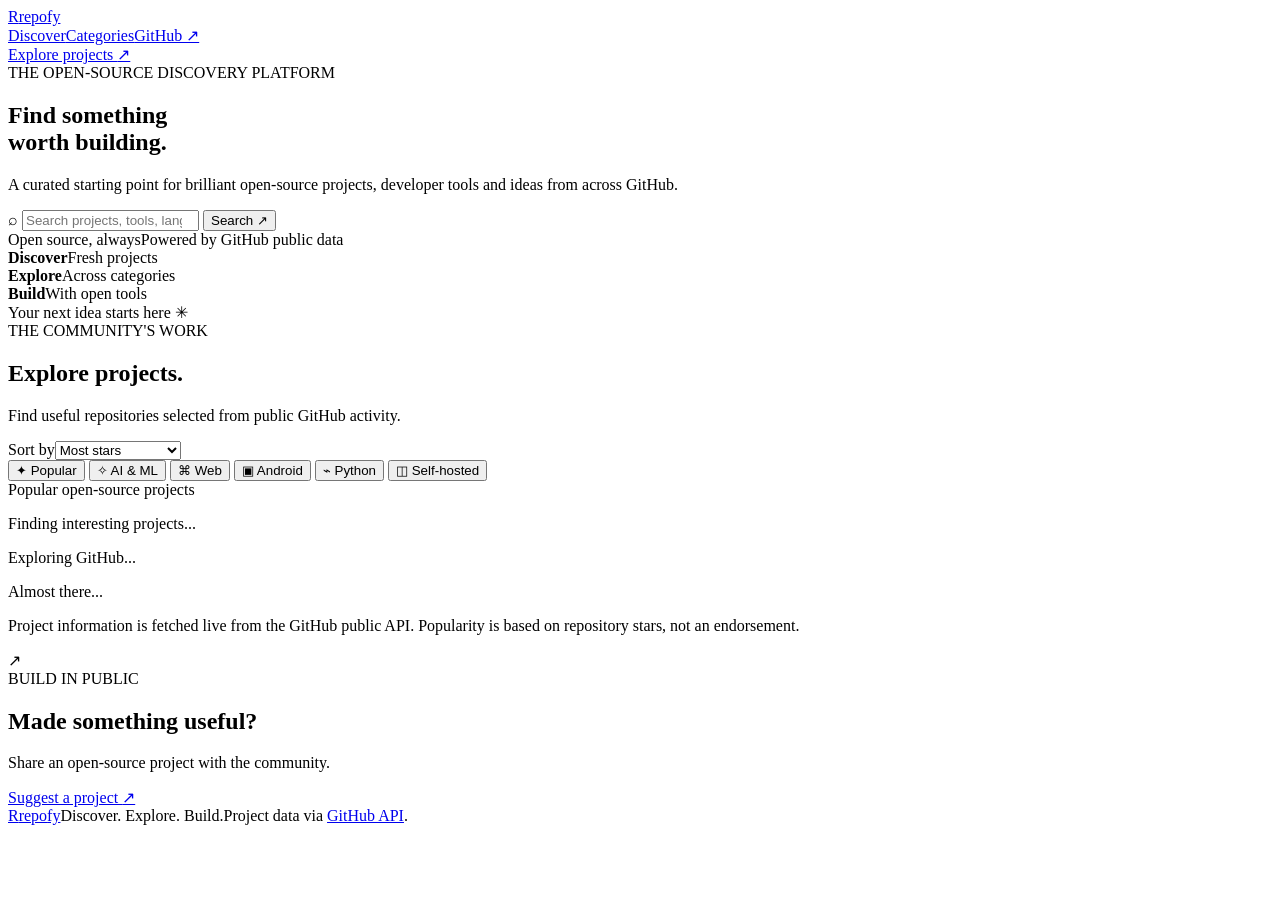
==== index.html @ 485a9658 "Build Repofy open-source discovery MVP" ====
<!doctype html>
<html lang="en">
<head>
  <meta charset="utf-8">
  <meta name="viewport" content="width=device-width, initial-scale=1">
  <meta name="theme-color" content="#090b16">
  <meta name="description" content="Discover useful open-source projects, developer tools, AI projects and free software on Repofy.">
  <meta property="og:title" content="Repofy — Discover Open Source">
  <meta property="og:description" content="Find your next favourite open-source project.">
  <title>Repofy — Discover Open Source</title>
  <link rel="icon" href="data:image/svg+xml,%3Csvg xmlns='http://www.w3.org/2000/svg' viewBox='0 0 100 100'%3E%3Crect width='100' height='100' rx='24' fill='%237c5cff'/%3E%3Cpath d='M28 22h28a22 22 0 0 1 0 44H45v13H28zm17 16v12h11a6 6 0 0 0 0-12z' fill='white'/%3E%3C/svg%3E">
  <link rel="preconnect" href="https://fonts.googleapis.com">
  <link rel="preconnect" href="https://fonts.gstatic.com" crossorigin>
  <link href="https://fonts.googleapis.com/css2?family=DM+Sans:wght@400;500;600;700&family=Space+Grotesk:wght@500;600;700&display=swap" rel="stylesheet">
  <link rel="stylesheet" href="./styles.css">
  <script src="./app.js" defer></script>
</head>
<body>
  <div class="ambient ambient-one"></div><div class="ambient ambient-two"></div>
  <header class="topbar">
    <a class="brand" href="./" aria-label="Repofy home"><span class="brand-mark">R</span><span>repo<span class="brand-accent">fy</span></span></a>
    <nav><a href="#discover">Discover</a><a href="#categories">Categories</a><a href="https://github.com/sochtaAI/repofy" target="_blank" rel="noreferrer">GitHub ↗</a></nav>
    <a class="top-cta" href="#discover">Explore projects <span>↗</span></a>
  </header>

  <main>
    <section class="hero">
      <div class="eyebrow"><span class="live-dot"></span> THE OPEN-SOURCE DISCOVERY PLATFORM</div>
      <h1>Find something<br><span class="gradient-text">worth building.</span></h1>
      <p class="hero-copy">A curated starting point for brilliant open-source projects, developer tools and ideas from across GitHub.</p>
      <form class="search-box" id="search-form">
        <span class="search-icon" aria-hidden="true">⌕</span>
        <input id="search-input" type="search" placeholder="Search projects, tools, languages..." autocomplete="off" aria-label="Search open-source projects">
        <button type="submit">Search <span>↗</span></button>
      </form>
      <div class="hero-meta"><span><i></i> Open source, always</span><span>Powered by GitHub public data</span></div>
      <div class="hero-orbit orbit-a"></div><div class="hero-orbit orbit-b"></div>
    </section>

    <section class="stats-strip" aria-label="Platform highlights">
      <div><strong>Discover</strong><span>Fresh projects</span></div>
      <div><strong>Explore</strong><span>Across categories</span></div>
      <div><strong>Build</strong><span>With open tools</span></div>
      <div class="stats-note">Your next idea starts here <span>✳</span></div>
    </section>

    <section class="discover-section" id="discover">
      <div class="section-heading">
        <div><div class="eyebrow small-eyebrow">THE COMMUNITY'S WORK</div><h2>Explore projects<span class="heading-period">.</span></h2><p>Find useful repositories selected from public GitHub activity.</p></div>
        <div class="sort-wrap"><label for="sort-select">Sort by</label><select id="sort-select"><option value="stars">Most stars</option><option value="updated">Recently updated</option></select></div>
      </div>
      <div class="category-row" id="categories">
        <button class="category-chip active" data-query="stars:>1000">✦ Popular</button>
        <button class="category-chip" data-query="topic:artificial-intelligence">✧ AI & ML</button>
        <button class="category-chip" data-query="topic:web-development">⌘ Web</button>
        <button class="category-chip" data-query="topic:android">▣ Android</button>
        <button class="category-chip" data-query="language:Python">⌁ Python</button>
        <button class="category-chip" data-query="topic:self-hosted">◫ Self-hosted</button>
      </div>
      <div class="results-bar"><span id="results-label">Popular open-source projects</span><span id="result-count"></span></div>
      <div class="project-grid" id="project-grid" aria-live="polite">
        <div class="loading-card"><span class="loader"></span><p>Finding interesting projects...</p></div>
        <div class="loading-card"><span class="loader"></span><p>Exploring GitHub...</p></div>
        <div class="loading-card"><span class="loader"></span><p>Almost there...</p></div>
      </div>
      <div class="load-more-wrap"><button class="load-more" id="load-more" hidden>Load more projects <span>↓</span></button></div>
      <p class="api-note" id="api-note">Project information is fetched live from the GitHub public API. Popularity is based on repository stars, not an endorsement.</p>
    </section>

    <section class="submit-banner">
      <div class="submit-icon">↗</div><div><div class="eyebrow small-eyebrow">BUILD IN PUBLIC</div><h2>Made something useful?</h2><p>Share an open-source project with the community.</p></div>
      <a href="https://github.com/sochtaAI/repofy/issues/new?template=project_submission.md" target="_blank" rel="noreferrer">Suggest a project <span>↗</span></a>
    </section>
  </main>

  <footer><a class="brand footer-brand" href="./"><span class="brand-mark">R</span><span>repo<span class="brand-accent">fy</span></span></a><span>Discover. Explore. Build.</span><span>Project data via <a href="https://docs.github.com/en/rest" target="_blank" rel="noreferrer">GitHub API</a>.</span></footer>
</body>
</html>
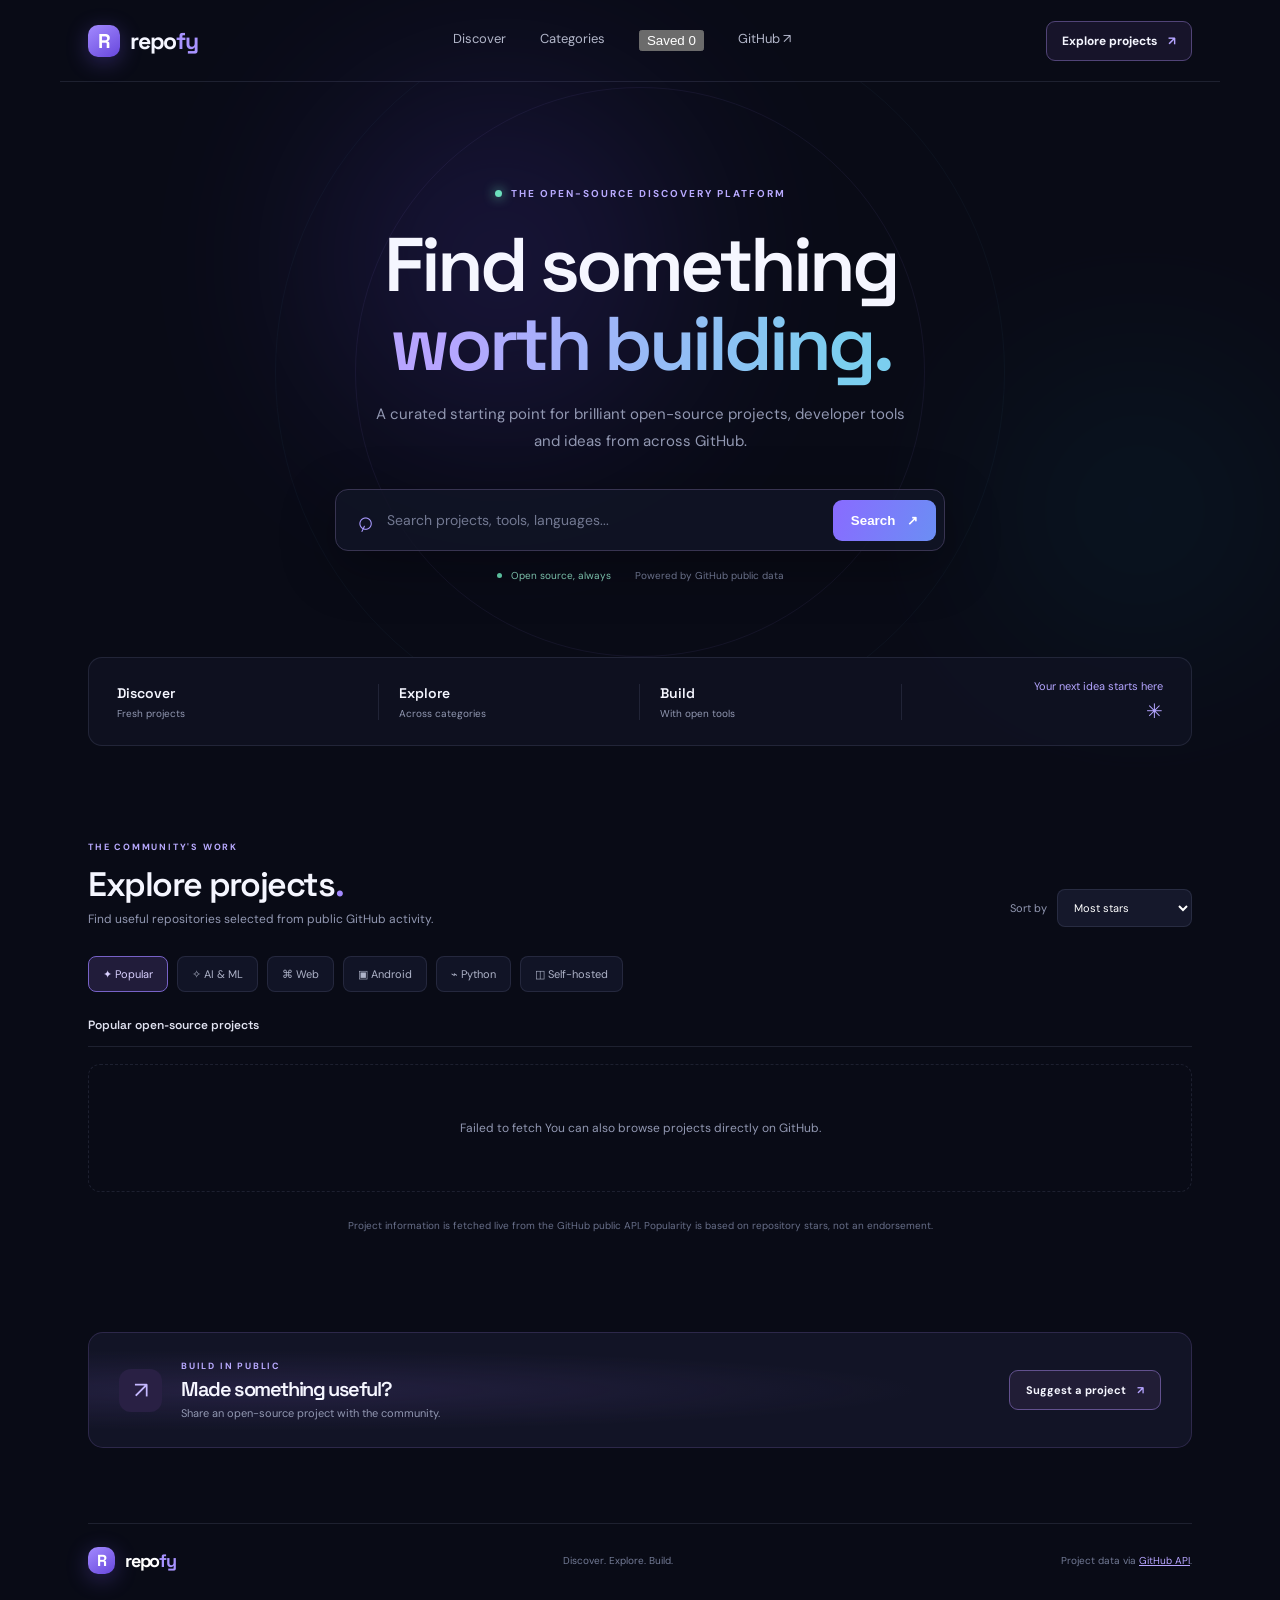
==== commit f821ce05: "Add project details and saved projects feature" ====
--- a/index.html
+++ b/index.html
@@ -1,78 +1,42 @@
 <!doctype html>
 <html lang="en">
 <head>
-  <meta charset="utf-8">
-  <meta name="viewport" content="width=device-width, initial-scale=1">
+  <meta charset="utf-8"><meta name="viewport" content="width=device-width, initial-scale=1">
   <meta name="theme-color" content="#090b16">
   <meta name="description" content="Discover useful open-source projects, developer tools, AI projects and free software on Repofy.">
-  <meta property="og:title" content="Repofy — Discover Open Source">
-  <meta property="og:description" content="Find your next favourite open-source project.">
+  <meta property="og:title" content="Repofy — Discover Open Source"><meta property="og:description" content="Find your next favourite open-source project.">
   <title>Repofy — Discover Open Source</title>
   <link rel="icon" href="data:image/svg+xml,%3Csvg xmlns='http://www.w3.org/2000/svg' viewBox='0 0 100 100'%3E%3Crect width='100' height='100' rx='24' fill='%237c5cff'/%3E%3Cpath d='M28 22h28a22 22 0 0 1 0 44H45v13H28zm17 16v12h11a6 6 0 0 0 0-12z' fill='white'/%3E%3C/svg%3E">
-  <link rel="preconnect" href="https://fonts.googleapis.com">
-  <link rel="preconnect" href="https://fonts.gstatic.com" crossorigin>
+  <link rel="preconnect" href="https://fonts.googleapis.com"><link rel="preconnect" href="https://fonts.gstatic.com" crossorigin>
   <link href="https://fonts.googleapis.com/css2?family=DM+Sans:wght@400;500;600;700&family=Space+Grotesk:wght@500;600;700&display=swap" rel="stylesheet">
-  <link rel="stylesheet" href="./styles.css">
-  <script src="./app.js" defer></script>
+  <link rel="stylesheet" href="./styles.css"><script src="./app.js" defer></script>
 </head>
 <body>
   <div class="ambient ambient-one"></div><div class="ambient ambient-two"></div>
   <header class="topbar">
     <a class="brand" href="./" aria-label="Repofy home"><span class="brand-mark">R</span><span>repo<span class="brand-accent">fy</span></span></a>
-    <nav><a href="#discover">Discover</a><a href="#categories">Categories</a><a href="https://github.com/sochtaAI/repofy" target="_blank" rel="noreferrer">GitHub ↗</a></nav>
+    <nav><a href="#discover">Discover</a><a href="#categories">Categories</a><button class="nav-saved" id="show-saved">Saved <span id="saved-count">0</span></button><a href="https://github.com/sochtaAI/repofy" target="_blank" rel="noreferrer">GitHub ↗</a></nav>
     <a class="top-cta" href="#discover">Explore projects <span>↗</span></a>
   </header>
-
   <main>
     <section class="hero">
       <div class="eyebrow"><span class="live-dot"></span> THE OPEN-SOURCE DISCOVERY PLATFORM</div>
       <h1>Find something<br><span class="gradient-text">worth building.</span></h1>
       <p class="hero-copy">A curated starting point for brilliant open-source projects, developer tools and ideas from across GitHub.</p>
-      <form class="search-box" id="search-form">
-        <span class="search-icon" aria-hidden="true">⌕</span>
-        <input id="search-input" type="search" placeholder="Search projects, tools, languages..." autocomplete="off" aria-label="Search open-source projects">
-        <button type="submit">Search <span>↗</span></button>
-      </form>
+      <form class="search-box" id="search-form"><span class="search-icon" aria-hidden="true">⌕</span><input id="search-input" type="search" placeholder="Search projects, tools, languages..." autocomplete="off" aria-label="Search open-source projects"><button type="submit">Search <span>↗</span></button></form>
       <div class="hero-meta"><span><i></i> Open source, always</span><span>Powered by GitHub public data</span></div>
       <div class="hero-orbit orbit-a"></div><div class="hero-orbit orbit-b"></div>
     </section>
-
-    <section class="stats-strip" aria-label="Platform highlights">
-      <div><strong>Discover</strong><span>Fresh projects</span></div>
-      <div><strong>Explore</strong><span>Across categories</span></div>
-      <div><strong>Build</strong><span>With open tools</span></div>
-      <div class="stats-note">Your next idea starts here <span>✳</span></div>
+    <section class="stats-strip" aria-label="Platform highlights"><div><strong>Discover</strong><span>Fresh projects</span></div><div><strong>Explore</strong><span>Across categories</span></div><div><strong>Build</strong><span>With open tools</span></div><div class="stats-note">Your next idea starts here <span>✳</span></div></section>
+    <section class="discover-section" id="discover">
+      <div class="section-heading"><div><div class="eyebrow small-eyebrow">THE COMMUNITY'S WORK</div><h2 id="section-title">Explore projects<span class="heading-period">.</span></h2><p id="section-subtitle">Find useful repositories selected from public GitHub activity.</p></div><div class="sort-wrap"><label for="sort-select">Sort by</label><select id="sort-select"><option value="stars">Most stars</option><option value="updated">Recently updated</option></select></div></div>
+      <div class="category-row" id="categories"><button class="category-chip active" data-query="stars:>1000">✦ Popular</button><button class="category-chip" data-query="topic:artificial-intelligence">✧ AI & ML</button><button class="category-chip" data-query="topic:web-development">⌘ Web</button><button class="category-chip" data-query="topic:android">▣ Android</button><button class="category-chip" data-query="language:Python">⌁ Python</button><button class="category-chip" data-query="topic:self-hosted">◫ Self-hosted</button></div>
+      <div class="results-bar"><span id="results-label">Popular open-source projects</span><span id="result-count"></span></div>
+      <div class="project-grid" id="project-grid" aria-live="polite"><div class="loading-card"><span class="loader"></span><p>Finding interesting projects...</p></div></div>
+      <div class="load-more-wrap"><button class="load-more" id="load-more" hidden>Load more projects <span>↓</span></button></div>
+      <p class="api-note">Project information is fetched live from the GitHub public API. Popularity is based on repository stars, not an endorsement.</p>
     </section>
-
-    <section class="discover-section" id="discover">
-      <div class="section-heading">
-        <div><div class="eyebrow small-eyebrow">THE COMMUNITY'S WORK</div><h2>Explore projects<span class="heading-period">.</span></h2><p>Find useful repositories selected from public GitHub activity.</p></div>
-        <div class="sort-wrap"><label for="sort-select">Sort by</label><select id="sort-select"><option value="stars">Most stars</option><option value="updated">Recently updated</option></select></div>
-      </div>
-      <div class="category-row" id="categories">
-        <button class="category-chip active" data-query="stars:>1000">✦ Popular</button>
-        <button class="category-chip" data-query="topic:artificial-intelligence">✧ AI & ML</button>
-        <button class="category-chip" data-query="topic:web-development">⌘ Web</button>
-        <button class="category-chip" data-query="topic:android">▣ Android</button>
-        <button class="category-chip" data-query="language:Python">⌁ Python</button>
-        <button class="category-chip" data-query="topic:self-hosted">◫ Self-hosted</button>
-      </div>
-      <div class="results-bar"><span id="results-label">Popular open-source projects</span><span id="result-count"></span></div>
-      <div class="project-grid" id="project-grid" aria-live="polite">
-        <div class="loading-card"><span class="loader"></span><p>Finding interesting projects...</p></div>
-        <div class="loading-card"><span class="loader"></span><p>Exploring GitHub...</p></div>
-        <div class="loading-card"><span class="loader"></span><p>Almost there...</p></div>
-      </div>
-      <div class="load-more-wrap"><button class="load-more" id="load-more" hidden>Load more projects <span>↓</span></button></div>
-      <p class="api-note" id="api-note">Project information is fetched live from the GitHub public API. Popularity is based on repository stars, not an endorsement.</p>
-    </section>
-
-    <section class="submit-banner">
-      <div class="submit-icon">↗</div><div><div class="eyebrow small-eyebrow">BUILD IN PUBLIC</div><h2>Made something useful?</h2><p>Share an open-source project with the community.</p></div>
-      <a href="https://github.com/sochtaAI/repofy/issues/new?template=project_submission.md" target="_blank" rel="noreferrer">Suggest a project <span>↗</span></a>
-    </section>
+    <section class="submit-banner"><div class="submit-icon">↗</div><div><div class="eyebrow small-eyebrow">BUILD IN PUBLIC</div><h2>Made something useful?</h2><p>Share an open-source project with the community.</p></div><a href="https://github.com/sochtaAI/repofy/issues/new" target="_blank" rel="noreferrer">Suggest a project <span>↗</span></a></section>
   </main>
-
   <footer><a class="brand footer-brand" href="./"><span class="brand-mark">R</span><span>repo<span class="brand-accent">fy</span></span></a><span>Discover. Explore. Build.</span><span>Project data via <a href="https://docs.github.com/en/rest" target="_blank" rel="noreferrer">GitHub API</a>.</span></footer>
-</body>
-</html>+</body></html>
--- a/styles.css
+++ b/styles.css
@@ -0,0 +1 @@
+:root{color-scheme:dark;--bg:#090b16;--panel:#111426;--panel2:#151a30;--text:#f5f6ff;--muted:#9298b2;--line:rgba(166,174,219,.13);--purple:#987cff;--cyan:#63d8e8}*{box-sizing:border-box}html{scroll-behavior:smooth}body{margin:0;background:var(--bg);color:var(--text);font-family:"DM Sans",sans-serif;overflow-x:hidden}a{color:inherit;text-decoration:none}.ambient{position:absolute;pointer-events:none;filter:blur(100px);opacity:.17;border-radius:50%;z-index:-1}.ambient-one{width:360px;height:360px;background:#6546e8;top:80px;left:25%}.ambient-two{width:280px;height:280px;background:#147f9a;top:370px;right:0;opacity:.1}.topbar{height:82px;max-width:1160px;margin:auto;padding:0 28px;display:flex;align-items:center;justify-content:space-between;border-bottom:1px solid var(--line)}.brand{display:flex;align-items:center;gap:10px;font:700 23px "Space Grotesk",sans-serif;letter-spacing:-1.2px}.brand-mark{width:32px;height:32px;border-radius:10px;background:linear-gradient(145deg,#a38aff,#6747dc);display:grid;place-items:center;color:white;font-size:20px;box-shadow:0 5px 22px #7659ee55}.brand-accent{color:#a893ff}.topbar nav{display:flex;gap:34px;color:#b3b7ca;font-size:13px}.topbar nav a:hover,footer a:hover{color:white}.top-cta{font-size:12px;font-weight:700;border:1px solid #514477;border-radius:9px;padding:11px 15px;background:#17142a}.top-cta span,.submit-banner a span{color:#b5a4ff;margin-left:8px}.hero{max-width:1160px;margin:auto;min-height:470px;padding:105px 28px 75px;text-align:center;position:relative;overflow:hidden}.eyebrow{font-size:10px;font-weight:700;letter-spacing:2px;color:#b9aaff;display:flex;align-items:center;justify-content:center;gap:9px}.live-dot{width:7px;height:7px;background:#6ce0bd;border-radius:50%;box-shadow:0 0 12px #6ce0bd}.hero h1{font:600 clamp(48px,7vw,76px)/1.04 "Space Grotesk",sans-serif;letter-spacing:-4px;margin:25px 0 18px}.gradient-text{background:linear-gradient(95deg,#b7a4ff 10%,#7bceef 90%);-webkit-background-clip:text;background-clip:text;color:transparent}.hero-copy{max-width:540px;margin:0 auto;color:var(--muted);font-size:15px;line-height:1.8}.search-box{max-width:610px;height:62px;margin:34px auto 18px;padding:7px 8px 7px 20px;border:1px solid #383451;border-radius:13px;background:#111426dd;display:flex;align-items:center;gap:13px;box-shadow:0 15px 55px #0005;position:relative;z-index:2}.search-icon{font-size:27px;color:#a99aff;transform:rotate(-20deg)}.search-box input{flex:1;min-width:0;background:transparent;border:0;outline:0;color:white;font:14px "DM Sans",sans-serif}.search-box input::placeholder{color:#727891}.search-box button,.load-more{border:0;border-radius:9px;background:linear-gradient(110deg,#896bff,#6b8ef4);color:white;font-weight:700;padding:13px 18px;cursor:pointer}.search-box button span{margin-left:8px}.hero-meta{display:flex;justify-content:center;gap:24px;color:#777f9b;font-size:10px}.hero-meta span:first-child{color:#8bd9c0}.hero-meta i{display:inline-block;width:5px;height:5px;border-radius:50%;background:#67d7b2;margin:0 6px 1px 0}.hero-orbit{position:absolute;border:1px solid #9a86ff13;border-radius:50%;pointer-events:none}.orbit-a{width:570px;height:570px;top:5px;left:50%;transform:translateX(-50%)}.orbit-b{width:730px;height:730px;top:-75px;left:50%;transform:translateX(-50%);border-color:#73cbe90a}.stats-strip{max-width:1104px;margin:0 auto 95px;border:1px solid var(--line);border-radius:14px;background:#111426a6;padding:21px 28px;display:grid;grid-template-columns:repeat(4,1fr);align-items:center}.stats-strip div{display:flex;flex-direction:column;gap:5px;border-right:1px solid var(--line);padding-left:20px}.stats-strip div:first-child{padding-left:0}.stats-strip strong{font:600 14px "Space Grotesk"}.stats-strip span{font-size:10px;color:var(--muted)}.stats-strip .stats-note{border:0;align-items:flex-end;color:#b4a5ff;font-size:11px}.stats-note span{font-size:20px;color:#b4a5ff}.discover-section{max-width:1104px;margin:auto;padding:0 0 90px}.section-heading{display:flex;justify-content:space-between;align-items:flex-end}.small-eyebrow{justify-content:flex-start;font-size:9px;letter-spacing:1.8px}.section-heading h2,.submit-banner h2{font:600 34px "Space Grotesk";letter-spacing:-1.4px;margin:10px 0 5px}.heading-period{color:#a48aff}.section-heading p,.submit-banner p{font-size:12px;color:var(--muted);margin:0}.sort-wrap{display:flex;align-items:center;gap:10px;color:var(--muted);font-size:11px}.sort-wrap select{background:#15182b;color:white;border:1px solid var(--line);border-radius:8px;padding:10px 12px;font:11px "DM Sans"}.category-row{display:flex;flex-wrap:wrap;gap:9px;margin:29px 0 25px}.category-chip{border:1px solid var(--line);background:#111426;color:#aeb3c8;border-radius:8px;padding:10px 14px;font:11px "DM Sans";cursor:pointer;transition:.2s}.category-chip:hover,.category-chip.active{border-color:#7762c7;background:#211c3a;color:#d9d0ff}.results-bar{display:flex;justify-content:space-between;align-items:center;color:#e1e3f1;font:600 12px "Space Grotesk";padding-bottom:13px;border-bottom:1px solid var(--line)}#result-count{color:#7e86a1;font:10px "DM Sans"}.project-grid{display:grid;grid-template-columns:repeat(3,1fr);gap:14px;margin-top:17px}.project-card,.loading-card{min-height:190px;border:1px solid var(--line);border-radius:13px;background:linear-gradient(145deg,#14182b,#0f1220);padding:19px;display:flex;flex-direction:column;transition:transform .2s,border-color .2s}.project-card:hover{transform:translateY(-3px);border-color:#6553a4}.project-top{display:flex;align-items:center;gap:10px}.avatar{width:32px;height:32px;border-radius:9px;background:#252945;object-fit:cover}.repo-title{font:600 13px "Space Grotesk";overflow-wrap:anywhere}.repo-owner{font-size:10px;color:#858ca8;margin-top:3px}.repo-desc{font-size:11px;line-height:1.65;color:#a6abc0;margin:15px 0;display:-webkit-box;-webkit-line-clamp:2;-webkit-box-orient:vertical;overflow:hidden;min-height:36px}.repo-bottom{margin-top:auto;display:flex;align-items:center;gap:13px;color:#9ca3bd;font-size:10px}.repo-stat{display:flex;align-items:center;gap:5px}.language-dot{width:7px;height:7px;border-radius:50%;background:#9b8aff}.repo-link{margin-left:auto;color:#c2b5ff;font-weight:700}.repo-link:hover{color:white}.loading-card{align-items:center;justify-content:center;color:#8188a2;font-size:11px}.loader{width:20px;height:20px;border:2px solid #393452;border-top-color:#a58aff;border-radius:50%;animation:spin .8s linear infinite}@keyframes spin{to{transform:rotate(360deg)}}.empty-state{grid-column:1/-1;text-align:center;padding:55px 20px;color:var(--muted);border:1px dashed var(--line);border-radius:12px;font-size:12px}.load-more-wrap{text-align:center;margin-top:27px}.load-more{background:#1b1d33;border:1px solid #514477;padding:12px 19px;font-size:11px}.api-note{text-align:center;color:#686f89;font-size:10px;margin-top:25px}.submit-banner{max-width:1104px;margin:0 auto 75px;padding:27px 30px;border:1px solid #55477f66;border-radius:15px;background:radial-gradient(ellipse at 15% 50%,#55428a44,transparent 50%),#121426;display:flex;align-items:center;gap:19px}.submit-icon{width:43px;height:43px;border-radius:12px;background:#292044;color:#c5b8ff;display:grid;place-items:center;font-size:23px}.submit-banner h2{font-size:20px;margin:4px 0}.submit-banner p{font-size:11px}.submit-banner a{margin-left:auto;padding:12px 16px;border:1px solid #62518e;border-radius:9px;font-size:11px;font-weight:700;background:#211d36}footer{max-width:1104px;margin:auto;border-top:1px solid var(--line);padding:23px 0 30px;display:flex;justify-content:space-between;align-items:center;color:#737b96;font-size:10px}.footer-brand{font-size:18px;color:white}.footer-brand .brand-mark{width:27px;height:27px;font-size:16px}footer>span:last-child a{color:#b7a5ff;text-decoration:underline}@media(max-width:1160px){.discover-section,.stats-strip,.submit-banner,footer{margin-left:28px;margin-right:28px}}@media(max-width:700px){.topbar{height:68px;padding:0 18px}.topbar nav{display:none}.top-cta{font-size:10px;padding:9px 11px}.hero{padding:83px 19px 60px;min-height:430px}.hero h1{letter-spacing:-2.5px;font-size:clamp(45px,12vw,64px)}.hero-copy{font-size:13px}.search-box{height:56px;padding-left:13px;gap:8px}.search-box input{font-size:12px}.search-box button{padding:12px;font-size:11px}.hero-meta{gap:12px;font-size:9px}.stats-strip{margin:0 18px 70px;padding:18px;grid-template-columns:repeat(2,1fr);gap:18px}.stats-strip div{padding-left:0;border:0}.stats-strip .stats-note{align-items:flex-start}.discover-section{margin:0 18px;padding-bottom:65px}.section-heading{align-items:flex-start;gap:18px;flex-direction:column}.section-heading h2{font-size:30px}.sort-wrap{align-self:flex-end;margin-top:-5px}.category-row{gap:7px;margin-top:22px}.category-chip{padding:9px 10px;font-size:10px}.project-grid{grid-template-columns:1fr}.project-card{min-height:165px}.submit-banner{margin:0 18px 55px;padding:20px;flex-wrap:wrap}.submit-banner>div:nth-child(2){flex:1;min-width:180px}.submit-banner a{margin:5px 0 0 62px}footer{margin:0 18px;gap:14px;flex-wrap:wrap}.footer-brand{width:100%}}@media(prefers-reduced-motion:reduce){*,*::before,*::after{scroll-behavior:auto!important;animation-duration:.01ms!important;transition-duration:.01ms!important}}
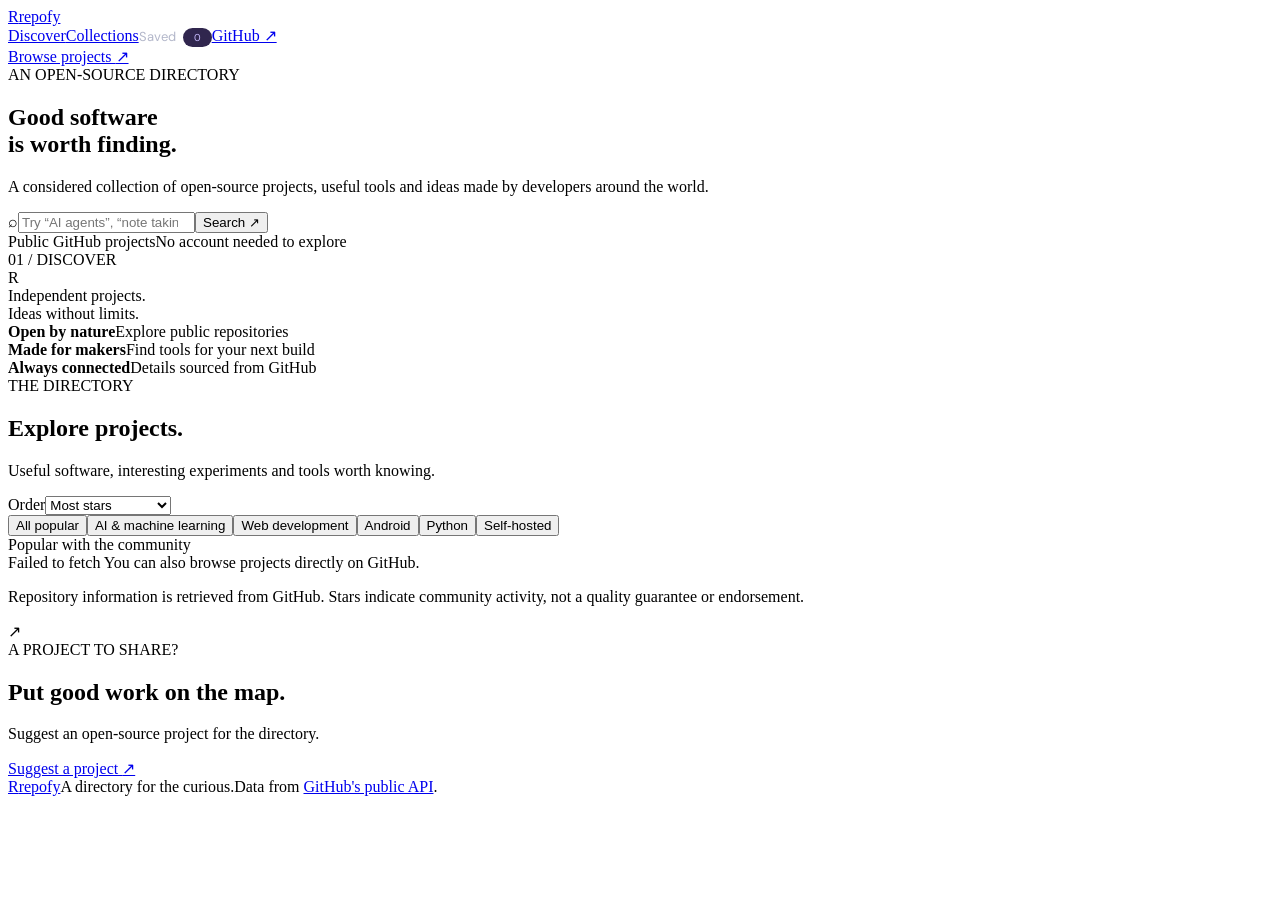
==== commit 04409c73: "Refine Repofy homepage with editorial light design" ====
--- a/index.html
+++ b/index.html
@@ -2,41 +2,42 @@
 <html lang="en">
 <head>
   <meta charset="utf-8"><meta name="viewport" content="width=device-width, initial-scale=1">
-  <meta name="theme-color" content="#090b16">
-  <meta name="description" content="Discover useful open-source projects, developer tools, AI projects and free software on Repofy.">
-  <meta property="og:title" content="Repofy — Discover Open Source"><meta property="og:description" content="Find your next favourite open-source project.">
-  <title>Repofy — Discover Open Source</title>
-  <link rel="icon" href="data:image/svg+xml,%3Csvg xmlns='http://www.w3.org/2000/svg' viewBox='0 0 100 100'%3E%3Crect width='100' height='100' rx='24' fill='%237c5cff'/%3E%3Cpath d='M28 22h28a22 22 0 0 1 0 44H45v13H28zm17 16v12h11a6 6 0 0 0 0-12z' fill='white'/%3E%3C/svg%3E">
+  <meta name="theme-color" content="#f7f8fa">
+  <meta name="description" content="A thoughtful directory of open-source software. Find useful GitHub projects, developer tools, AI libraries and self-hosted apps.">
+  <meta property="og:title" content="Repofy — Open source, thoughtfully found"><meta property="og:description" content="A better place to find your next open-source tool.">
+  <title>Repofy — Open source, thoughtfully found</title>
+  <link rel="icon" href="data:image/svg+xml,%3Csvg xmlns='http://www.w3.org/2000/svg' viewBox='0 0 100 100'%3E%3Crect width='100' height='100' rx='22' fill='%231c2735'/%3E%3Cpath d='M27 20h29a24 24 0 0 1 0 48H45v12H27zm18 17v14h11a7 7 0 0 0 0-14z' fill='white'/%3E%3C/svg%3E">
   <link rel="preconnect" href="https://fonts.googleapis.com"><link rel="preconnect" href="https://fonts.gstatic.com" crossorigin>
   <link href="https://fonts.googleapis.com/css2?family=DM+Sans:wght@400;500;600;700&family=Space+Grotesk:wght@500;600;700&display=swap" rel="stylesheet">
   <link rel="stylesheet" href="./styles.css"><script src="./app.js" defer></script>
 </head>
 <body>
-  <div class="ambient ambient-one"></div><div class="ambient ambient-two"></div>
-  <header class="topbar">
-    <a class="brand" href="./" aria-label="Repofy home"><span class="brand-mark">R</span><span>repo<span class="brand-accent">fy</span></span></a>
-    <nav><a href="#discover">Discover</a><a href="#categories">Categories</a><button class="nav-saved" id="show-saved">Saved <span id="saved-count">0</span></button><a href="https://github.com/sochtaAI/repofy" target="_blank" rel="noreferrer">GitHub ↗</a></nav>
-    <a class="top-cta" href="#discover">Explore projects <span>↗</span></a>
-  </header>
-  <main>
-    <section class="hero">
-      <div class="eyebrow"><span class="live-dot"></span> THE OPEN-SOURCE DISCOVERY PLATFORM</div>
-      <h1>Find something<br><span class="gradient-text">worth building.</span></h1>
-      <p class="hero-copy">A curated starting point for brilliant open-source projects, developer tools and ideas from across GitHub.</p>
-      <form class="search-box" id="search-form"><span class="search-icon" aria-hidden="true">⌕</span><input id="search-input" type="search" placeholder="Search projects, tools, languages..." autocomplete="off" aria-label="Search open-source projects"><button type="submit">Search <span>↗</span></button></form>
-      <div class="hero-meta"><span><i></i> Open source, always</span><span>Powered by GitHub public data</span></div>
-      <div class="hero-orbit orbit-a"></div><div class="hero-orbit orbit-b"></div>
-    </section>
-    <section class="stats-strip" aria-label="Platform highlights"><div><strong>Discover</strong><span>Fresh projects</span></div><div><strong>Explore</strong><span>Across categories</span></div><div><strong>Build</strong><span>With open tools</span></div><div class="stats-note">Your next idea starts here <span>✳</span></div></section>
-    <section class="discover-section" id="discover">
-      <div class="section-heading"><div><div class="eyebrow small-eyebrow">THE COMMUNITY'S WORK</div><h2 id="section-title">Explore projects<span class="heading-period">.</span></h2><p id="section-subtitle">Find useful repositories selected from public GitHub activity.</p></div><div class="sort-wrap"><label for="sort-select">Sort by</label><select id="sort-select"><option value="stars">Most stars</option><option value="updated">Recently updated</option></select></div></div>
-      <div class="category-row" id="categories"><button class="category-chip active" data-query="stars:>1000">✦ Popular</button><button class="category-chip" data-query="topic:artificial-intelligence">✧ AI & ML</button><button class="category-chip" data-query="topic:web-development">⌘ Web</button><button class="category-chip" data-query="topic:android">▣ Android</button><button class="category-chip" data-query="language:Python">⌁ Python</button><button class="category-chip" data-query="topic:self-hosted">◫ Self-hosted</button></div>
-      <div class="results-bar"><span id="results-label">Popular open-source projects</span><span id="result-count"></span></div>
-      <div class="project-grid" id="project-grid" aria-live="polite"><div class="loading-card"><span class="loader"></span><p>Finding interesting projects...</p></div></div>
-      <div class="load-more-wrap"><button class="load-more" id="load-more" hidden>Load more projects <span>↓</span></button></div>
-      <p class="api-note">Project information is fetched live from the GitHub public API. Popularity is based on repository stars, not an endorsement.</p>
-    </section>
-    <section class="submit-banner"><div class="submit-icon">↗</div><div><div class="eyebrow small-eyebrow">BUILD IN PUBLIC</div><h2>Made something useful?</h2><p>Share an open-source project with the community.</p></div><a href="https://github.com/sochtaAI/repofy/issues/new" target="_blank" rel="noreferrer">Suggest a project <span>↗</span></a></section>
-  </main>
-  <footer><a class="brand footer-brand" href="./"><span class="brand-mark">R</span><span>repo<span class="brand-accent">fy</span></span></a><span>Discover. Explore. Build.</span><span>Project data via <a href="https://docs.github.com/en/rest" target="_blank" rel="noreferrer">GitHub API</a>.</span></footer>
+<header class="topbar">
+  <a class="brand" href="./" aria-label="Repofy home"><span class="brand-mark">R</span><span>repofy</span></a>
+  <nav aria-label="Main navigation"><a href="#discover">Discover</a><a href="#categories">Collections</a><button class="nav-saved" id="show-saved">Saved <span id="saved-count">0</span></button><a href="https://github.com/sochtaAI/repofy" target="_blank" rel="noreferrer">GitHub ↗</a></nav>
+  <a class="top-cta" href="#discover">Browse projects <span>↗</span></a>
+</header>
+<main>
+  <section class="hero">
+    <div class="hero-inner">
+      <div class="eyebrow"><span class="live-dot"></span> AN OPEN-SOURCE DIRECTORY</div>
+      <h1>Good software<br><span class="gradient-text">is worth finding.</span></h1>
+      <p class="hero-copy">A considered collection of open-source projects, useful tools and ideas made by developers around the world.</p>
+      <form class="search-box" id="search-form"><span class="search-icon" aria-hidden="true">⌕</span><input id="search-input" type="search" placeholder="Try “AI agents”, “note taking” or “Python”" autocomplete="off" aria-label="Search open-source projects"><button type="submit">Search <span>↗</span></button></form>
+      <div class="hero-meta"><span><i></i> Public GitHub projects</span><span>No account needed to explore</span></div>
+    </div>
+    <div class="hero-aside" aria-hidden="true"><div class="aside-index">01 / DISCOVER</div><div class="aside-orbit"><span class="orbit-core">R</span><i></i><b></b><em></em></div><div class="aside-caption">Independent projects.<br>Ideas without limits.</div></div>
+  </section>
+  <section class="trust-strip"><div><strong>Open by nature</strong><span>Explore public repositories</span></div><div><strong>Made for makers</strong><span>Find tools for your next build</span></div><div><strong>Always connected</strong><span>Details sourced from GitHub</span></div></section>
+  <section class="discover-section" id="discover">
+    <div class="section-heading"><div><div class="eyebrow small-eyebrow">THE DIRECTORY</div><h2 id="section-title">Explore projects<span class="heading-period">.</span></h2><p id="section-subtitle">Useful software, interesting experiments and tools worth knowing.</p></div><div class="sort-wrap"><label for="sort-select">Order</label><select id="sort-select"><option value="stars">Most stars</option><option value="updated">Recently updated</option></select></div></div>
+    <div class="category-row" id="categories"><button class="category-chip active" data-query="stars:>1000">All popular</button><button class="category-chip" data-query="topic:artificial-intelligence">AI & machine learning</button><button class="category-chip" data-query="topic:web-development">Web development</button><button class="category-chip" data-query="topic:android">Android</button><button class="category-chip" data-query="language:Python">Python</button><button class="category-chip" data-query="topic:self-hosted">Self-hosted</button></div>
+    <div class="results-bar"><span id="results-label">Popular with the community</span><span id="result-count"></span></div>
+    <div class="project-grid" id="project-grid" aria-live="polite"><div class="loading-card"><span class="loader"></span><p>Loading public repositories…</p></div></div>
+    <div class="load-more-wrap"><button class="load-more" id="load-more" hidden>Show more projects <span>↓</span></button></div>
+    <p class="api-note">Repository information is retrieved from GitHub. Stars indicate community activity, not a quality guarantee or endorsement.</p>
+  </section>
+  <section class="submit-banner"><div class="submit-icon">↗</div><div><div class="eyebrow small-eyebrow">A PROJECT TO SHARE?</div><h2>Put good work on the map.</h2><p>Suggest an open-source project for the directory.</p></div><a href="https://github.com/sochtaAI/repofy/issues/new" target="_blank" rel="noreferrer">Suggest a project <span>↗</span></a></section>
+</main>
+<footer><a class="brand footer-brand" href="./"><span class="brand-mark">R</span><span>repofy</span></a><span>A directory for the curious.</span><span>Data from <a href="https://docs.github.com/en/rest" target="_blank" rel="noreferrer">GitHub's public API</a>.</span></footer>
 </body></html>
--- a/styles.css
+++ b/styles.css
@@ -1 +1,9 @@
-:root{color-scheme:dark;--bg:#090b16;--panel:#111426;--panel2:#151a30;--text:#f5f6ff;--muted:#9298b2;--line:rgba(166,174,219,.13);--purple:#987cff;--cyan:#63d8e8}*{box-sizing:border-box}html{scroll-behavior:smooth}body{margin:0;background:var(--bg);color:var(--text);font-family:"DM Sans",sans-serif;overflow-x:hidden}a{color:inherit;text-decoration:none}.ambient{position:absolute;pointer-events:none;filter:blur(100px);opacity:.17;border-radius:50%;z-index:-1}.ambient-one{width:360px;height:360px;background:#6546e8;top:80px;left:25%}.ambient-two{width:280px;height:280px;background:#147f9a;top:370px;right:0;opacity:.1}.topbar{height:82px;max-width:1160px;margin:auto;padding:0 28px;display:flex;align-items:center;justify-content:space-between;border-bottom:1px solid var(--line)}.brand{display:flex;align-items:center;gap:10px;font:700 23px "Space Grotesk",sans-serif;letter-spacing:-1.2px}.brand-mark{width:32px;height:32px;border-radius:10px;background:linear-gradient(145deg,#a38aff,#6747dc);display:grid;place-items:center;color:white;font-size:20px;box-shadow:0 5px 22px #7659ee55}.brand-accent{color:#a893ff}.topbar nav{display:flex;gap:34px;color:#b3b7ca;font-size:13px}.topbar nav a:hover,footer a:hover{color:white}.top-cta{font-size:12px;font-weight:700;border:1px solid #514477;border-radius:9px;padding:11px 15px;background:#17142a}.top-cta span,.submit-banner a span{color:#b5a4ff;margin-left:8px}.hero{max-width:1160px;margin:auto;min-height:470px;padding:105px 28px 75px;text-align:center;position:relative;overflow:hidden}.eyebrow{font-size:10px;font-weight:700;letter-spacing:2px;color:#b9aaff;display:flex;align-items:center;justify-content:center;gap:9px}.live-dot{width:7px;height:7px;background:#6ce0bd;border-radius:50%;box-shadow:0 0 12px #6ce0bd}.hero h1{font:600 clamp(48px,7vw,76px)/1.04 "Space Grotesk",sans-serif;letter-spacing:-4px;margin:25px 0 18px}.gradient-text{background:linear-gradient(95deg,#b7a4ff 10%,#7bceef 90%);-webkit-background-clip:text;background-clip:text;color:transparent}.hero-copy{max-width:540px;margin:0 auto;color:var(--muted);font-size:15px;line-height:1.8}.search-box{max-width:610px;height:62px;margin:34px auto 18px;padding:7px 8px 7px 20px;border:1px solid #383451;border-radius:13px;background:#111426dd;display:flex;align-items:center;gap:13px;box-shadow:0 15px 55px #0005;position:relative;z-index:2}.search-icon{font-size:27px;color:#a99aff;transform:rotate(-20deg)}.search-box input{flex:1;min-width:0;background:transparent;border:0;outline:0;color:white;font:14px "DM Sans",sans-serif}.search-box input::placeholder{color:#727891}.search-box button,.load-more{border:0;border-radius:9px;background:linear-gradient(110deg,#896bff,#6b8ef4);color:white;font-weight:700;padding:13px 18px;cursor:pointer}.search-box button span{margin-left:8px}.hero-meta{display:flex;justify-content:center;gap:24px;color:#777f9b;font-size:10px}.hero-meta span:first-child{color:#8bd9c0}.hero-meta i{display:inline-block;width:5px;height:5px;border-radius:50%;background:#67d7b2;margin:0 6px 1px 0}.hero-orbit{position:absolute;border:1px solid #9a86ff13;border-radius:50%;pointer-events:none}.orbit-a{width:570px;height:570px;top:5px;left:50%;transform:translateX(-50%)}.orbit-b{width:730px;height:730px;top:-75px;left:50%;transform:translateX(-50%);border-color:#73cbe90a}.stats-strip{max-width:1104px;margin:0 auto 95px;border:1px solid var(--line);border-radius:14px;background:#111426a6;padding:21px 28px;display:grid;grid-template-columns:repeat(4,1fr);align-items:center}.stats-strip div{display:flex;flex-direction:column;gap:5px;border-right:1px solid var(--line);padding-left:20px}.stats-strip div:first-child{padding-left:0}.stats-strip strong{font:600 14px "Space Grotesk"}.stats-strip span{font-size:10px;color:var(--muted)}.stats-strip .stats-note{border:0;align-items:flex-end;color:#b4a5ff;font-size:11px}.stats-note span{font-size:20px;color:#b4a5ff}.discover-section{max-width:1104px;margin:auto;padding:0 0 90px}.section-heading{display:flex;justify-content:space-between;align-items:flex-end}.small-eyebrow{justify-content:flex-start;font-size:9px;letter-spacing:1.8px}.section-heading h2,.submit-banner h2{font:600 34px "Space Grotesk";letter-spacing:-1.4px;margin:10px 0 5px}.heading-period{color:#a48aff}.section-heading p,.submit-banner p{font-size:12px;color:var(--muted);margin:0}.sort-wrap{display:flex;align-items:center;gap:10px;color:var(--muted);font-size:11px}.sort-wrap select{background:#15182b;color:white;border:1px solid var(--line);border-radius:8px;padding:10px 12px;font:11px "DM Sans"}.category-row{display:flex;flex-wrap:wrap;gap:9px;margin:29px 0 25px}.category-chip{border:1px solid var(--line);background:#111426;color:#aeb3c8;border-radius:8px;padding:10px 14px;font:11px "DM Sans";cursor:pointer;transition:.2s}.category-chip:hover,.category-chip.active{border-color:#7762c7;background:#211c3a;color:#d9d0ff}.results-bar{display:flex;justify-content:space-between;align-items:center;color:#e1e3f1;font:600 12px "Space Grotesk";padding-bottom:13px;border-bottom:1px solid var(--line)}#result-count{color:#7e86a1;font:10px "DM Sans"}.project-grid{display:grid;grid-template-columns:repeat(3,1fr);gap:14px;margin-top:17px}.project-card,.loading-card{min-height:190px;border:1px solid var(--line);border-radius:13px;background:linear-gradient(145deg,#14182b,#0f1220);padding:19px;display:flex;flex-direction:column;transition:transform .2s,border-color .2s}.project-card:hover{transform:translateY(-3px);border-color:#6553a4}.project-top{display:flex;align-items:center;gap:10px}.avatar{width:32px;height:32px;border-radius:9px;background:#252945;object-fit:cover}.repo-title{font:600 13px "Space Grotesk";overflow-wrap:anywhere}.repo-owner{font-size:10px;color:#858ca8;margin-top:3px}.repo-desc{font-size:11px;line-height:1.65;color:#a6abc0;margin:15px 0;display:-webkit-box;-webkit-line-clamp:2;-webkit-box-orient:vertical;overflow:hidden;min-height:36px}.repo-bottom{margin-top:auto;display:flex;align-items:center;gap:13px;color:#9ca3bd;font-size:10px}.repo-stat{display:flex;align-items:center;gap:5px}.language-dot{width:7px;height:7px;border-radius:50%;background:#9b8aff}.repo-link{margin-left:auto;color:#c2b5ff;font-weight:700}.repo-link:hover{color:white}.loading-card{align-items:center;justify-content:center;color:#8188a2;font-size:11px}.loader{width:20px;height:20px;border:2px solid #393452;border-top-color:#a58aff;border-radius:50%;animation:spin .8s linear infinite}@keyframes spin{to{transform:rotate(360deg)}}.empty-state{grid-column:1/-1;text-align:center;padding:55px 20px;color:var(--muted);border:1px dashed var(--line);border-radius:12px;font-size:12px}.load-more-wrap{text-align:center;margin-top:27px}.load-more{background:#1b1d33;border:1px solid #514477;padding:12px 19px;font-size:11px}.api-note{text-align:center;color:#686f89;font-size:10px;margin-top:25px}.submit-banner{max-width:1104px;margin:0 auto 75px;padding:27px 30px;border:1px solid #55477f66;border-radius:15px;background:radial-gradient(ellipse at 15% 50%,#55428a44,transparent 50%),#121426;display:flex;align-items:center;gap:19px}.submit-icon{width:43px;height:43px;border-radius:12px;background:#292044;color:#c5b8ff;display:grid;place-items:center;font-size:23px}.submit-banner h2{font-size:20px;margin:4px 0}.submit-banner p{font-size:11px}.submit-banner a{margin-left:auto;padding:12px 16px;border:1px solid #62518e;border-radius:9px;font-size:11px;font-weight:700;background:#211d36}footer{max-width:1104px;margin:auto;border-top:1px solid var(--line);padding:23px 0 30px;display:flex;justify-content:space-between;align-items:center;color:#737b96;font-size:10px}.footer-brand{font-size:18px;color:white}.footer-brand .brand-mark{width:27px;height:27px;font-size:16px}footer>span:last-child a{color:#b7a5ff;text-decoration:underline}@media(max-width:1160px){.discover-section,.stats-strip,.submit-banner,footer{margin-left:28px;margin-right:28px}}@media(max-width:700px){.topbar{height:68px;padding:0 18px}.topbar nav{display:none}.top-cta{font-size:10px;padding:9px 11px}.hero{padding:83px 19px 60px;min-height:430px}.hero h1{letter-spacing:-2.5px;font-size:clamp(45px,12vw,64px)}.hero-copy{font-size:13px}.search-box{height:56px;padding-left:13px;gap:8px}.search-box input{font-size:12px}.search-box button{padding:12px;font-size:11px}.hero-meta{gap:12px;font-size:9px}.stats-strip{margin:0 18px 70px;padding:18px;grid-template-columns:repeat(2,1fr);gap:18px}.stats-strip div{padding-left:0;border:0}.stats-strip .stats-note{align-items:flex-start}.discover-section{margin:0 18px;padding-bottom:65px}.section-heading{align-items:flex-start;gap:18px;flex-direction:column}.section-heading h2{font-size:30px}.sort-wrap{align-self:flex-end;margin-top:-5px}.category-row{gap:7px;margin-top:22px}.category-chip{padding:9px 10px;font-size:10px}.project-grid{grid-template-columns:1fr}.project-card{min-height:165px}.submit-banner{margin:0 18px 55px;padding:20px;flex-wrap:wrap}.submit-banner>div:nth-child(2){flex:1;min-width:180px}.submit-banner a{margin:5px 0 0 62px}footer{margin:0 18px;gap:14px;flex-wrap:wrap}.footer-brand{width:100%}}@media(prefers-reduced-motion:reduce){*,*::before,*::after{scroll-behavior:auto!important;animation-duration:.01ms!important;transition-duration:.01ms!important}}+
+/* Phase 2: saved projects and card actions */
+.nav-saved{border:0;background:transparent;color:#b3b7ca;font:13px "DM Sans";cursor:pointer;padding:0}.nav-saved span{display:inline-grid;place-items:center;min-width:19px;height:19px;margin-left:4px;padding:0 5px;border-radius:20px;background:#30264e;color:#c9bcff;font-size:10px}.nav-saved.active{color:#c7b7ff}
+.card-actions{display:flex;align-items:center;justify-content:space-between;margin-top:13px;padding-top:12px;border-top:1px solid var(--line)}.card-actions .repo-link{margin-left:auto}.save-button{border:1px solid var(--line);border-radius:7px;background:#171a2c;color:#aeb5ce;padding:7px 10px;font:10px "DM Sans";cursor:pointer}.save-button:hover,.save-button.is-saved{border-color:#7560bd;color:#d1c4ff;background:#251e40}
+@media(max-width:700px){.topbar nav{display:flex;gap:12px}.topbar nav a:nth-child(2),.topbar nav a:nth-child(4){display:none}.nav-saved{font-size:11px}.card-actions{margin-top:11px}}
+
+/* Phase 2: repository details */
+.detail-main{max-width:1000px;margin:0 auto;padding:45px 28px 90px;min-height:70vh}.back-link{display:inline-block;color:#aaa2c9;font-size:12px;margin-bottom:28px}.detail-hero{padding:35px;border:1px solid var(--line);border-radius:17px;background:radial-gradient(ellipse at 15% 0%,#55428a44,transparent 55%),#111426}.detail-title{font:600 clamp(28px,5vw,45px)/1.15 "Space Grotesk";letter-spacing:-1.5px;overflow-wrap:anywhere;margin:18px 0 12px}.detail-description{color:#aeb4ca;font-size:14px;line-height:1.8;max-width:760px}.detail-actions{display:flex;flex-wrap:wrap;gap:10px;margin-top:23px}.detail-action{display:inline-flex;align-items:center;justify-content:center;border:1px solid #62518e;border-radius:9px;background:#211d36;color:#ded6ff;padding:11px 15px;font:600 11px "DM Sans";cursor:pointer}.detail-stats{display:grid;grid-template-columns:repeat(4,1fr);gap:12px;margin:17px 0}.detail-stat,.detail-panel{border:1px solid var(--line);border-radius:13px;background:#111426;padding:19px}.detail-stat{display:flex;flex-direction:column;gap:9px}.detail-stat span,.detail-info-item span{font-size:10px;color:var(--muted)}.detail-stat strong{font:600 18px "Space Grotesk"}.detail-panel{margin-top:14px}.detail-panel h2{font:600 19px "Space Grotesk";margin:0 0 17px}.detail-panel h3{font:600 12px "Space Grotesk";margin:20px 0 10px}.detail-info-grid{display:grid;grid-template-columns:repeat(2,1fr);gap:15px}.detail-info-item{display:flex;flex-direction:column;gap:6px}.detail-info-item strong{font-size:12px;font-weight:500;overflow-wrap:anywhere}.topic-list{display:flex;flex-wrap:wrap;gap:7px}.topic-tag{border:1px solid #514477;background:#211d36;color:#c9bcff;border-radius:30px;padding:6px 10px;font-size:10px}.readme-preview{white-space:pre-wrap;overflow-wrap:anywhere;max-height:600px;overflow:auto;color:#b6bdd1;font:12px/1.75 ui-monospace,monospace;background:#0b0e1b;border:1px solid var(--line);border-radius:9px;padding:17px}.detail-hero .small-eyebrow{color:#b9aaff}
+@media(max-width:700px){.detail-main{padding:28px 18px 65px}.detail-hero{padding:22px}.detail-stats{grid-template-columns:repeat(2,1fr)}.detail-info-grid{grid-template-columns:1fr 1fr}.detail-stat{padding:14px}.detail-stat strong{font-size:16px}}
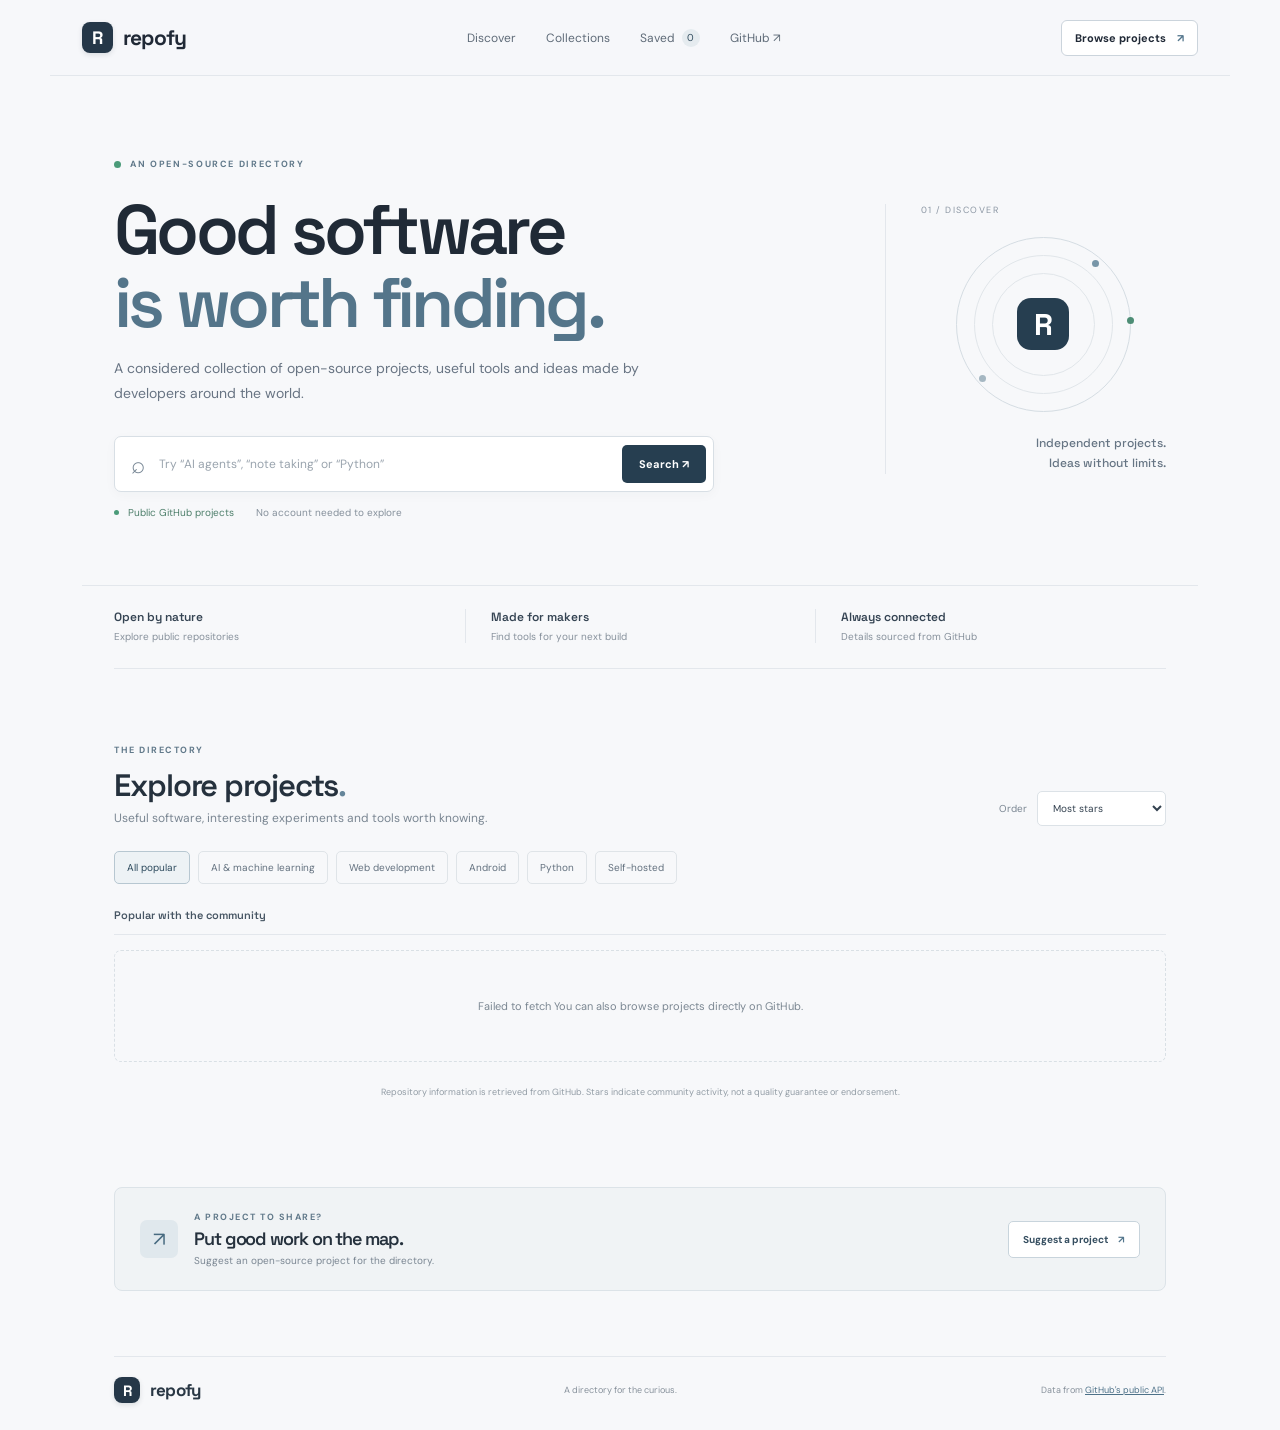
==== commit 821f857c: "Add custom-domain SEO metadata" ====
--- a/index.html
+++ b/index.html
@@ -4,7 +4,7 @@
   <meta charset="utf-8"><meta name="viewport" content="width=device-width, initial-scale=1">
   <meta name="theme-color" content="#f7f8fa">
   <meta name="description" content="A thoughtful directory of open-source software. Find useful GitHub projects, developer tools, AI libraries and self-hosted apps.">
-  <meta property="og:title" content="Repofy — Open source, thoughtfully found"><meta property="og:description" content="A better place to find your next open-source tool.">
+  <link rel="canonical" href="https://repofy.qd.je/"><meta property="og:type" content="website"><meta property="og:url" content="https://repofy.qd.je/"><meta property="og:title" content="Repofy — Open source, thoughtfully found"><meta property="og:description" content="A better place to find your next open-source tool."><meta name="twitter:card" content="summary">
   <title>Repofy — Open source, thoughtfully found</title>
   <link rel="icon" href="data:image/svg+xml,%3Csvg xmlns='http://www.w3.org/2000/svg' viewBox='0 0 100 100'%3E%3Crect width='100' height='100' rx='22' fill='%231c2735'/%3E%3Cpath d='M27 20h29a24 24 0 0 1 0 48H45v12H27zm18 17v14h11a7 7 0 0 0 0-14z' fill='white'/%3E%3C/svg%3E">
   <link rel="preconnect" href="https://fonts.googleapis.com"><link rel="preconnect" href="https://fonts.gstatic.com" crossorigin>
--- a/styles.css
+++ b/styles.css
@@ -1,9 +1,5 @@
-
-/* Phase 2: saved projects and card actions */
-.nav-saved{border:0;background:transparent;color:#b3b7ca;font:13px "DM Sans";cursor:pointer;padding:0}.nav-saved span{display:inline-grid;place-items:center;min-width:19px;height:19px;margin-left:4px;padding:0 5px;border-radius:20px;background:#30264e;color:#c9bcff;font-size:10px}.nav-saved.active{color:#c7b7ff}
-.card-actions{display:flex;align-items:center;justify-content:space-between;margin-top:13px;padding-top:12px;border-top:1px solid var(--line)}.card-actions .repo-link{margin-left:auto}.save-button{border:1px solid var(--line);border-radius:7px;background:#171a2c;color:#aeb5ce;padding:7px 10px;font:10px "DM Sans";cursor:pointer}.save-button:hover,.save-button.is-saved{border-color:#7560bd;color:#d1c4ff;background:#251e40}
-@media(max-width:700px){.topbar nav{display:flex;gap:12px}.topbar nav a:nth-child(2),.topbar nav a:nth-child(4){display:none}.nav-saved{font-size:11px}.card-actions{margin-top:11px}}
-
-/* Phase 2: repository details */
-.detail-main{max-width:1000px;margin:0 auto;padding:45px 28px 90px;min-height:70vh}.back-link{display:inline-block;color:#aaa2c9;font-size:12px;margin-bottom:28px}.detail-hero{padding:35px;border:1px solid var(--line);border-radius:17px;background:radial-gradient(ellipse at 15% 0%,#55428a44,transparent 55%),#111426}.detail-title{font:600 clamp(28px,5vw,45px)/1.15 "Space Grotesk";letter-spacing:-1.5px;overflow-wrap:anywhere;margin:18px 0 12px}.detail-description{color:#aeb4ca;font-size:14px;line-height:1.8;max-width:760px}.detail-actions{display:flex;flex-wrap:wrap;gap:10px;margin-top:23px}.detail-action{display:inline-flex;align-items:center;justify-content:center;border:1px solid #62518e;border-radius:9px;background:#211d36;color:#ded6ff;padding:11px 15px;font:600 11px "DM Sans";cursor:pointer}.detail-stats{display:grid;grid-template-columns:repeat(4,1fr);gap:12px;margin:17px 0}.detail-stat,.detail-panel{border:1px solid var(--line);border-radius:13px;background:#111426;padding:19px}.detail-stat{display:flex;flex-direction:column;gap:9px}.detail-stat span,.detail-info-item span{font-size:10px;color:var(--muted)}.detail-stat strong{font:600 18px "Space Grotesk"}.detail-panel{margin-top:14px}.detail-panel h2{font:600 19px "Space Grotesk";margin:0 0 17px}.detail-panel h3{font:600 12px "Space Grotesk";margin:20px 0 10px}.detail-info-grid{display:grid;grid-template-columns:repeat(2,1fr);gap:15px}.detail-info-item{display:flex;flex-direction:column;gap:6px}.detail-info-item strong{font-size:12px;font-weight:500;overflow-wrap:anywhere}.topic-list{display:flex;flex-wrap:wrap;gap:7px}.topic-tag{border:1px solid #514477;background:#211d36;color:#c9bcff;border-radius:30px;padding:6px 10px;font-size:10px}.readme-preview{white-space:pre-wrap;overflow-wrap:anywhere;max-height:600px;overflow:auto;color:#b6bdd1;font:12px/1.75 ui-monospace,monospace;background:#0b0e1b;border:1px solid var(--line);border-radius:9px;padding:17px}.detail-hero .small-eyebrow{color:#b9aaff}
-@media(max-width:700px){.detail-main{padding:28px 18px 65px}.detail-hero{padding:22px}.detail-stats{grid-template-columns:repeat(2,1fr)}.detail-info-grid{grid-template-columns:1fr 1fr}.detail-stat{padding:14px}.detail-stat strong{font-size:16px}}
+:root{color-scheme:light;--bg:#f7f8fa;--surface:#fff;--surface-soft:#f1f3f6;--text:#202936;--muted:#687483;--faint:#8b96a3;--line:#e3e7ec;--accent:#315b78;--accent-soft:#eaf1f5;--green:#2d8667}*{box-sizing:border-box}html{scroll-behavior:smooth}body{margin:0;background:var(--bg);color:var(--text);font-family:"DM Sans",Arial,sans-serif;-webkit-font-smoothing:antialiased}a{color:inherit;text-decoration:none}button,input,select{font:inherit}.topbar{height:76px;max-width:1180px;margin:auto;padding:0 32px;display:flex;align-items:center;justify-content:space-between;border-bottom:1px solid var(--line);background:rgba(247,248,250,.92)}.brand{display:flex;align-items:center;gap:10px;font:700 21px "Space Grotesk",sans-serif;letter-spacing:-.8px}.brand-mark{width:31px;height:31px;border-radius:8px;background:#253748;color:white;display:grid;place-items:center;font:700 18px "Space Grotesk";box-shadow:0 2px 5px #1d2c3b20}.topbar nav{display:flex;align-items:center;gap:30px;color:#5f6b78;font-size:12px}.topbar nav a:hover,.nav-saved:hover{color:#172b3b}.nav-saved{border:0;background:transparent;color:#5f6b78;font:12px "DM Sans";cursor:pointer;padding:0}.nav-saved span{display:inline-grid;place-items:center;min-width:18px;height:18px;margin-left:4px;padding:0 5px;border-radius:20px;background:#e5ebef;color:#344e60;font-size:10px}.nav-saved.active{color:#315b78}.top-cta{font-size:11px;font-weight:700;border:1px solid #cbd4dc;border-radius:6px;padding:10px 13px;background:#fff}.top-cta span,.submit-banner a span{margin-left:8px;color:#55778d}.hero{max-width:1116px;margin:auto;min-height:435px;padding:82px 32px 66px;display:grid;grid-template-columns:minmax(0,1.45fr) minmax(220px,.55fr);align-items:center;gap:30px;border-bottom:1px solid var(--line)}.hero-inner{max-width:680px}.eyebrow{font-size:9px;font-weight:700;letter-spacing:1.65px;color:#61798a;display:flex;align-items:center;gap:9px}.live-dot{width:7px;height:7px;background:#4b9b79;border-radius:50%}.hero h1{font:600 clamp(48px,6vw,70px)/1.04 "Space Grotesk",sans-serif;letter-spacing:-3.7px;margin:24px 0 16px;color:#202a36}.gradient-text{color:#54758a}.hero-copy{max-width:550px;color:#687483;font-size:14px;line-height:1.85;margin:0}.search-box{max-width:600px;height:56px;margin:29px 0 14px;padding:6px 7px 6px 16px;border:1px solid #d8dfe5;border-radius:7px;background:#fff;display:flex;align-items:center;gap:12px;box-shadow:0 3px 12px #26374708}.search-box:focus-within{border-color:#7794a8;box-shadow:0 0 0 3px #54758a16}.search-icon{font-size:24px;color:#788795}.search-box input{flex:1;min-width:0;background:transparent;border:0;outline:0;color:#25313e;font-size:12px}.search-box input::placeholder{color:#9aa4ae}.search-box button,.load-more{border:0;border-radius:5px;background:#263e50;color:white;font-size:11px;font-weight:700;padding:12px 17px;cursor:pointer}.search-box button:hover,.load-more:hover{background:#35566e}.hero-meta{display:flex;gap:22px;color:#85909b;font-size:10px}.hero-meta span:first-child{color:#4e7f6b}.hero-meta i{display:inline-block;width:5px;height:5px;border-radius:50%;background:#4b9b79;margin:0 6px 1px 0}.hero-aside{height:270px;border-left:1px solid var(--line);padding-left:35px;display:flex;flex-direction:column;justify-content:space-between}.aside-index{font-size:9px;letter-spacing:1.5px;color:#8b96a3}.aside-orbit{height:175px;width:175px;align-self:center;position:relative;border:1px solid #d5dde3;border-radius:50%;display:grid;place-items:center}.aside-orbit:before,.aside-orbit:after{content:"";position:absolute;border:1px solid #e1e6ea;border-radius:50%}.aside-orbit:before{inset:17px}.aside-orbit:after{inset:35px}.orbit-core{width:52px;height:52px;border-radius:14px;background:#263e50;color:white;display:grid;place-items:center;font:700 30px "Space Grotesk";z-index:1}.aside-orbit i,.aside-orbit b,.aside-orbit em{position:absolute;width:7px;height:7px;border-radius:50%;background:#7896a8}.aside-orbit i{top:22px;right:31px}.aside-orbit b{bottom:29px;left:22px;background:#a5b7c2}.aside-orbit em{top:79px;right:-4px;background:#4d8d75}.aside-caption{font:500 12px/1.7 "Space Grotesk";color:#667584;text-align:right}.trust-strip{max-width:1052px;margin:0 auto;padding:23px 0 25px;display:grid;grid-template-columns:repeat(3,1fr);border-bottom:1px solid var(--line)}.trust-strip div{display:flex;flex-direction:column;gap:5px;padding-left:25px;border-left:1px solid var(--line)}.trust-strip div:first-child{padding-left:0;border-left:0}.trust-strip strong{font:600 12px "Space Grotesk";color:#354453}.trust-strip span{font-size:10px;color:#87919c}.discover-section{max-width:1052px;margin:0 auto;padding:75px 0 80px}.section-heading{display:flex;justify-content:space-between;align-items:flex-end}.small-eyebrow{justify-content:flex-start;font-size:9px;letter-spacing:1.5px}.section-heading h2,.submit-banner h2{font:600 31px "Space Grotesk";letter-spacing:-1.1px;margin:9px 0 5px;color:#25313d}.heading-period{color:#65869a}.section-heading p,.submit-banner p{font-size:12px;color:#7a8692;margin:0}.sort-wrap{display:flex;align-items:center;gap:10px;color:#7a8692;font-size:10px}.sort-wrap select{background:#fff;color:#344250;border:1px solid #dce2e7;border-radius:5px;padding:9px 11px;font-size:10px}.category-row{display:flex;flex-wrap:wrap;gap:8px;margin:25px 0 24px}.category-chip{border:1px solid #dfe4e8;background:transparent;color:#63717f;border-radius:5px;padding:9px 12px;font-size:10px;cursor:pointer;transition:background .15s,border-color .15s}.category-chip:hover,.category-chip.active{border-color:#b7c7d1;background:#edf2f5;color:#2d4a5d}.results-bar{display:flex;justify-content:space-between;align-items:center;color:#465563;font:600 11px "Space Grotesk";padding-bottom:12px;border-bottom:1px solid var(--line)}#result-count{color:#8b96a1;font:10px "DM Sans"}.project-grid{display:grid;grid-template-columns:repeat(3,1fr);gap:13px;margin-top:15px}.project-card,.loading-card{min-height:185px;border:1px solid #e0e5e9;border-radius:7px;background:#fff;padding:17px;display:flex;flex-direction:column;transition:border-color .15s,box-shadow .15s}.project-card:hover{border-color:#bdcbd4;box-shadow:0 5px 18px #283b4a0b}.project-top{display:flex;align-items:center;gap:10px}.avatar{width:30px;height:30px;border-radius:6px;background:#eef1f3;object-fit:cover}.repo-title{font:600 12px "Space Grotesk";overflow-wrap:anywhere;color:#2d3b48}.repo-owner{font-size:9px;color:#8a95a0;margin-top:3px}.repo-desc{font-size:10px;line-height:1.65;color:#697784;margin:13px 0;display:-webkit-box;-webkit-line-clamp:2;-webkit-box-orient:vertical;overflow:hidden;min-height:33px}.repo-bottom{margin-top:auto;display:flex;align-items:center;gap:10px;flex-wrap:wrap;color:#7c8994;font-size:9px}.repo-stat{display:flex;align-items:center;gap:4px}.repo-link{margin-left:auto;color:#466b82;font-size:10px;font-weight:700}.repo-link:hover{color:#1e3d52}.card-actions{display:flex;align-items:center;justify-content:space-between;margin-top:11px;padding-top:10px;border-top:1px solid #edf0f2}.save-button{border:1px solid #e1e6ea;border-radius:5px;background:#fff;color:#6d7a86;padding:6px 9px;font-size:9px;cursor:pointer}.save-button:hover,.save-button.is-saved{border-color:#b8cbd6;color:#355b72;background:#f1f5f7}.loading-card{align-items:center;justify-content:center;color:#85919c;font-size:11px}.loader{width:18px;height:18px;border:2px solid #e1e7eb;border-top-color:#54778d;border-radius:50%;animation:spin .8s linear infinite}@keyframes spin{to{transform:rotate(360deg)}}.empty-state{grid-column:1/-1;text-align:center;padding:48px 20px;color:#7b8792;border:1px dashed #d9e0e5;border-radius:7px;font-size:11px}.load-more-wrap{text-align:center;margin-top:24px}.load-more{background:#fff;color:#435c6e;border:1px solid #ccd7de;padding:11px 16px;font-size:10px}.load-more:hover{background:#edf2f5}.api-note{text-align:center;color:#929ca5;font-size:9px;margin-top:22px}.submit-banner{max-width:1052px;margin:0 auto 65px;padding:23px 25px;border:1px solid #dce3e8;border-radius:8px;background:#f0f3f5;display:flex;align-items:center;gap:16px}.submit-icon{width:38px;height:38px;border-radius:7px;background:#e0e8ed;color:#476a80;display:grid;place-items:center;font-size:20px}.submit-banner h2{font-size:18px;margin:4px 0}.submit-banner p{font-size:10px}.submit-banner a{margin-left:auto;padding:11px 14px;border:1px solid #c8d4dc;border-radius:5px;font-size:10px;font-weight:700;background:#fff;color:#354e60}footer{max-width:1052px;margin:auto;border-top:1px solid var(--line);padding:20px 0 27px;display:flex;justify-content:space-between;align-items:center;color:#87919b;font-size:9px}.footer-brand{font-size:17px;color:#293744}.footer-brand .brand-mark{width:26px;height:26px;font-size:15px}footer>span:last-child a{color:#4d7188;text-decoration:underline}
+.detail-main{max-width:980px;margin:0 auto;padding:42px 28px 80px;min-height:70vh}.back-link{display:inline-block;color:#647583;font-size:11px;margin-bottom:22px}.detail-hero{padding:30px;border:1px solid #dfe5e9;border-radius:8px;background:#fff}.detail-title{font:600 clamp(27px,5vw,42px)/1.15 "Space Grotesk";letter-spacing:-1.2px;overflow-wrap:anywhere;margin:16px 0 10px;color:#263440}.detail-description{color:#697783;font-size:13px;line-height:1.8;max-width:740px}.detail-actions{display:flex;flex-wrap:wrap;gap:9px;margin-top:20px}.detail-action{display:inline-flex;align-items:center;justify-content:center;border:1px solid #cbd6dd;border-radius:5px;background:#fff;color:#38576b;padding:10px 13px;font:600 10px "DM Sans";cursor:pointer}.detail-action:hover{background:#f0f4f6}.detail-stats{display:grid;grid-template-columns:repeat(4,1fr);gap:10px;margin:13px 0}.detail-stat,.detail-panel{border:1px solid #e0e6ea;border-radius:7px;background:#fff;padding:17px}.detail-stat{display:flex;flex-direction:column;gap:8px}.detail-stat span,.detail-info-item span{font-size:9px;color:#89949e}.detail-stat strong{font:600 17px "Space Grotesk";color:#334655}.detail-panel{margin-top:12px}.detail-panel h2{font:600 17px "Space Grotesk";margin:0 0 15px;color:#334250}.detail-panel h3{font:600 11px "Space Grotesk";margin:18px 0 9px}.detail-info-grid{display:grid;grid-template-columns:repeat(2,1fr);gap:14px}.detail-info-item{display:flex;flex-direction:column;gap:5px}.detail-info-item strong{font-size:11px;font-weight:500;overflow-wrap:anywhere;color:#42515e}.topic-list{display:flex;flex-wrap:wrap;gap:6px}.topic-tag{border:1px solid #dce5ea;background:#f2f5f7;color:#506b7d;border-radius:4px;padding:5px 8px;font-size:9px}.readme-preview{white-space:pre-wrap;overflow-wrap:anywhere;max-height:600px;overflow:auto;color:#52616e;font:11px/1.75 ui-monospace,monospace;background:#f7f9fa;border:1px solid #e4e9ed;border-radius:6px;padding:15px}.detail-hero .small-eyebrow{color:#61798a}
+@media(max-width:1120px){.trust-strip,.discover-section,.submit-banner,footer{margin-left:28px;margin-right:28px}.hero{margin:0 28px}.trust-strip{max-width:none}}
+@media(max-width:700px){.topbar{height:65px;padding:0 17px}.topbar nav{gap:13px}.topbar nav a:nth-child(2),.topbar nav a:nth-child(4){display:none}.top-cta{font-size:9px;padding:9px}.hero{margin:0 17px;padding:65px 0 44px;min-height:0;display:block}.hero h1{font-size:clamp(43px,11vw,60px);letter-spacing:-2.6px}.hero-copy{font-size:12px}.search-box{height:53px;margin-top:23px;gap:8px;padding-left:11px}.search-box input{font-size:10px}.search-box button{padding:11px;font-size:10px}.hero-meta{gap:12px;font-size:8px}.hero-aside{display:none}.trust-strip{margin:0 17px;padding:18px 0;gap:12px}.trust-strip div{padding-left:10px}.trust-strip strong{font-size:10px}.trust-strip span{font-size:8px;line-height:1.4}.discover-section{margin:0 17px;padding:55px 0 60px}.section-heading{align-items:flex-start;gap:14px;flex-direction:column}.section-heading h2{font-size:27px}.sort-wrap{align-self:flex-end;margin-top:-3px}.category-row{gap:6px;margin-top:19px}.category-chip{padding:8px 9px;font-size:9px}.project-grid{grid-template-columns:1fr;gap:9px}.project-card{min-height:155px;padding:15px}.submit-banner{margin:0 17px 45px;padding:17px;flex-wrap:wrap}.submit-banner>div:nth-child(2){flex:1;min-width:160px}.submit-banner a{margin:3px 0 0 54px}footer{margin:0 17px;gap:10px;flex-wrap:wrap}.footer-brand{width:100%}.detail-main{padding:25px 17px 55px}.detail-hero{padding:20px}.detail-stats{grid-template-columns:repeat(2,1fr)}.detail-info-grid{grid-template-columns:1fr 1fr}.detail-stat{padding:13px}.detail-stat strong{font-size:15px}}
+@media(prefers-reduced-motion:reduce){*,*::before,*::after{scroll-behavior:auto!important;animation-duration:.01ms!important;transition-duration:.01ms!important}}
